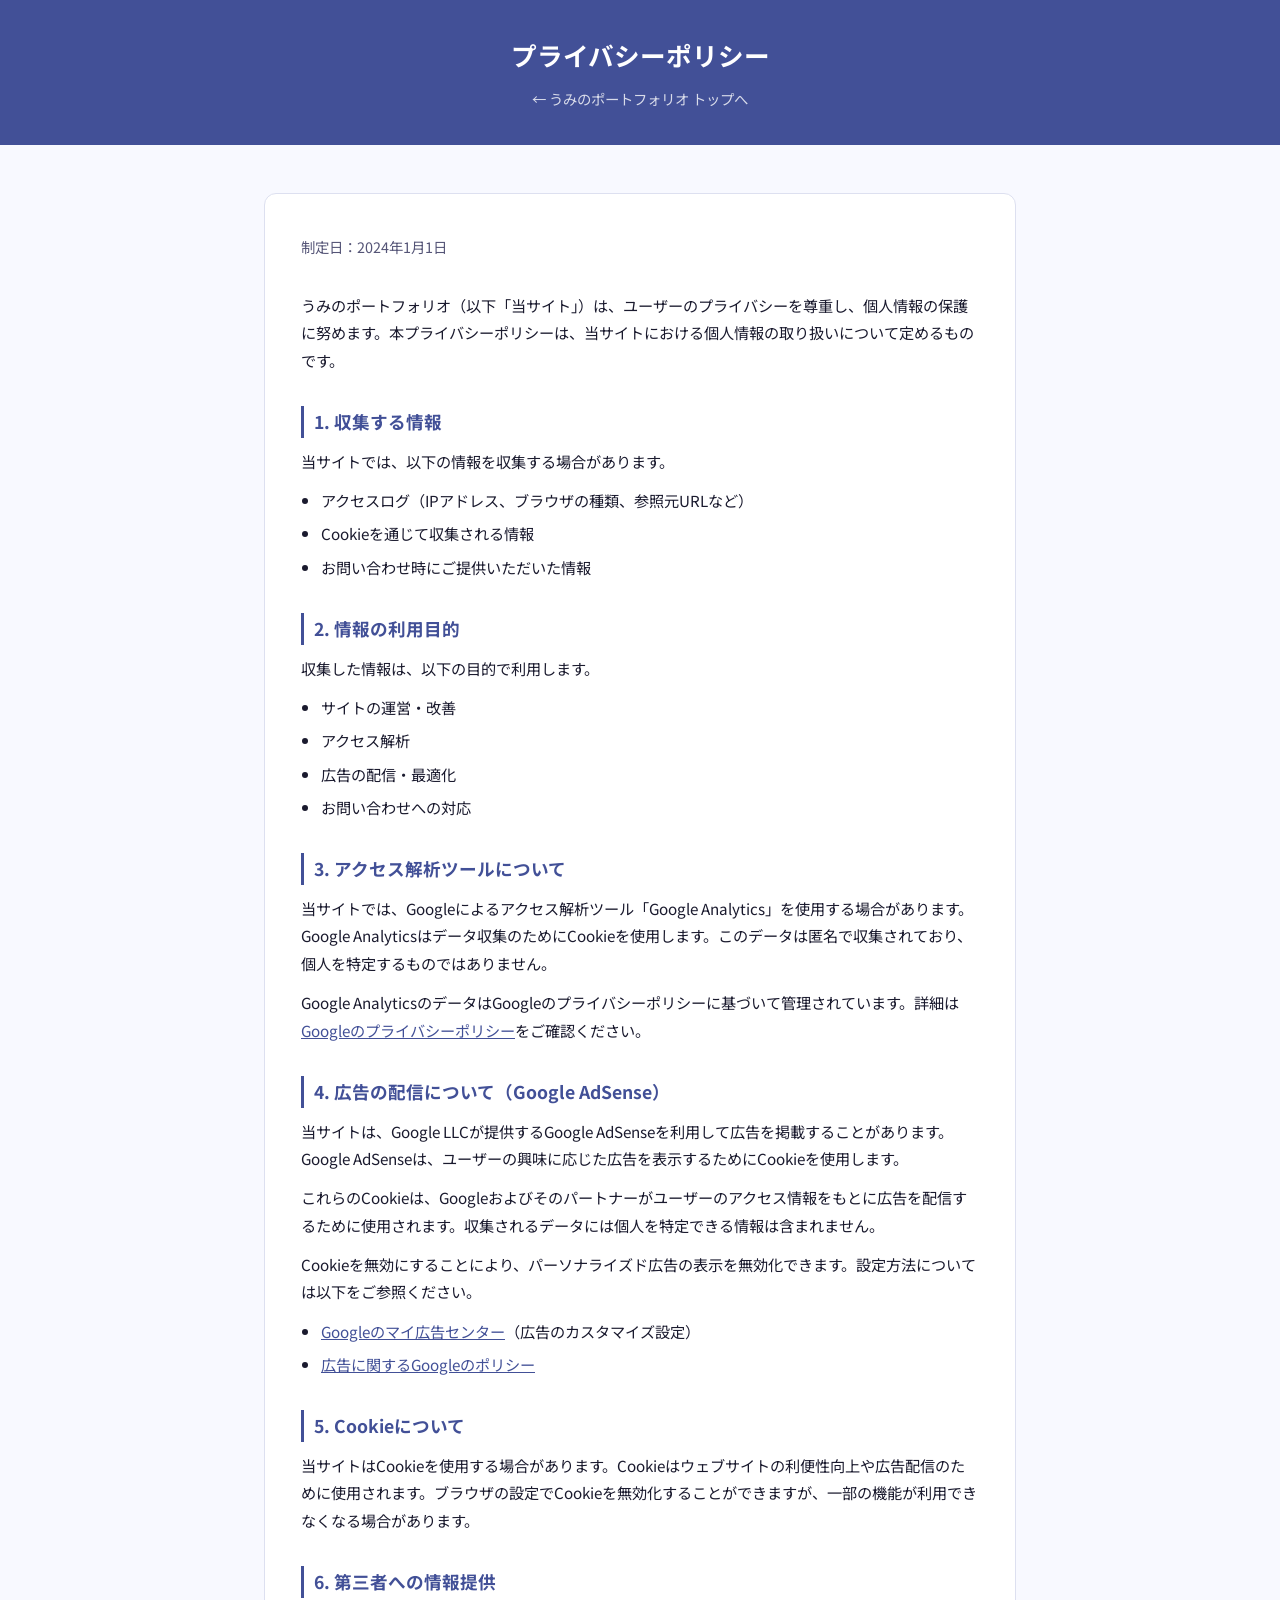
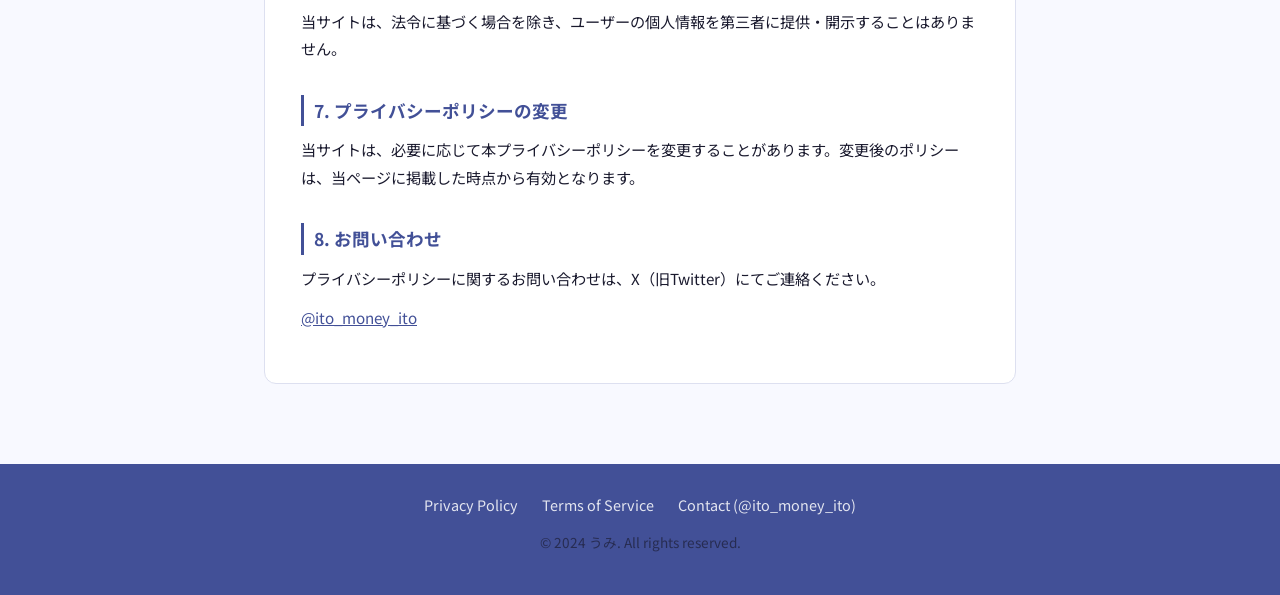
==== privacy.html @ 5ae19934 "Add portfolio site with index, privacy policy, and terms of service - index.html: hero section (name" ====
<!DOCTYPE html>
<html lang="ja">
<head>
  <meta charset="UTF-8">
  <meta name="viewport" content="width=device-width, initial-scale=1.0">
  <title>プライバシーポリシー｜うみのポートフォリオ</title>
  <link rel="preconnect" href="https://fonts.googleapis.com">
  <link rel="preconnect" href="https://fonts.gstatic.com" crossorigin>
  <link href="https://fonts.googleapis.com/css2?family=Noto+Sans+JP:wght@400;500;700&display=swap" rel="stylesheet">
  <style>
    :root {
      --primary: #425097;
      --primary-dark: #303a73;
      --text: #1a1a2e;
      --text-secondary: #555577;
      --bg: #f8f9ff;
      --bg-card: #ffffff;
      --border: #dde0f0;
    }

    * {
      box-sizing: border-box;
      margin: 0;
      padding: 0;
    }

    body {
      font-family: 'Noto Sans JP', 'Hiragino Sans', 'Meiryo', sans-serif;
      background: var(--bg);
      color: var(--text);
      line-height: 1.8;
    }

    header {
      background: var(--primary);
      color: #fff;
      padding: 32px 24px;
      text-align: center;
    }

    header h1 {
      font-size: 1.6rem;
      font-weight: 700;
    }

    header a {
      color: rgba(255,255,255,0.8);
      text-decoration: none;
      font-size: 0.9rem;
      display: inline-block;
      margin-top: 8px;
    }

    header a:hover {
      color: #fff;
    }

    main {
      max-width: 800px;
      margin: 0 auto;
      padding: 48px 24px 80px;
    }

    .card {
      background: var(--bg-card);
      border: 1px solid var(--border);
      border-radius: 12px;
      padding: 40px 36px;
    }

    .updated {
      font-size: 0.9rem;
      color: var(--text-secondary);
      margin-bottom: 32px;
    }

    h2 {
      font-size: 1.1rem;
      font-weight: 700;
      color: var(--primary);
      margin-top: 32px;
      margin-bottom: 10px;
      padding-left: 10px;
      border-left: 3px solid var(--primary);
    }

    p {
      font-size: 0.95rem;
      color: var(--text);
      margin-bottom: 12px;
    }

    ul {
      margin: 8px 0 12px 20px;
      font-size: 0.95rem;
    }

    ul li {
      margin-bottom: 6px;
    }

    a {
      color: var(--primary);
    }

    footer {
      background: var(--primary);
      color: rgba(255,255,255,0.85);
      text-align: center;
      padding: 28px 24px;
    }

    .footer-links {
      display: flex;
      justify-content: center;
      gap: 24px;
      flex-wrap: wrap;
      margin-bottom: 12px;
    }

    .footer-links a {
      color: rgba(255,255,255,0.85);
      text-decoration: none;
      font-size: 0.9rem;
    }

    .footer-links a:hover {
      color: #fff;
    }

    .footer-copy {
      font-size: 0.85rem;
      opacity: 0.65;
    }

    @media (max-width: 768px) {
      .card {
        padding: 28px 20px;
      }
    }
  </style>
</head>
<body>

  <header>
    <h1>プライバシーポリシー</h1>
    <a href="./">← うみのポートフォリオ トップへ</a>
  </header>

  <main>
    <div class="card">
      <p class="updated">制定日：2024年1月1日</p>

      <p>うみのポートフォリオ（以下「当サイト」）は、ユーザーのプライバシーを尊重し、個人情報の保護に努めます。本プライバシーポリシーは、当サイトにおける個人情報の取り扱いについて定めるものです。</p>

      <h2>1. 収集する情報</h2>
      <p>当サイトでは、以下の情報を収集する場合があります。</p>
      <ul>
        <li>アクセスログ（IPアドレス、ブラウザの種類、参照元URLなど）</li>
        <li>Cookieを通じて収集される情報</li>
        <li>お問い合わせ時にご提供いただいた情報</li>
      </ul>

      <h2>2. 情報の利用目的</h2>
      <p>収集した情報は、以下の目的で利用します。</p>
      <ul>
        <li>サイトの運営・改善</li>
        <li>アクセス解析</li>
        <li>広告の配信・最適化</li>
        <li>お問い合わせへの対応</li>
      </ul>

      <h2>3. アクセス解析ツールについて</h2>
      <p>当サイトでは、Googleによるアクセス解析ツール「Google Analytics」を使用する場合があります。Google Analyticsはデータ収集のためにCookieを使用します。このデータは匿名で収集されており、個人を特定するものではありません。</p>
      <p>Google AnalyticsのデータはGoogleのプライバシーポリシーに基づいて管理されています。詳細は<a href="https://policies.google.com/privacy" target="_blank" rel="noopener noreferrer">Googleのプライバシーポリシー</a>をご確認ください。</p>

      <h2>4. 広告の配信について（Google AdSense）</h2>
      <p>当サイトは、Google LLCが提供するGoogle AdSenseを利用して広告を掲載することがあります。Google AdSenseは、ユーザーの興味に応じた広告を表示するためにCookieを使用します。</p>
      <p>これらのCookieは、Googleおよびそのパートナーがユーザーのアクセス情報をもとに広告を配信するために使用されます。収集されるデータには個人を特定できる情報は含まれません。</p>
      <p>Cookieを無効にすることにより、パーソナライズド広告の表示を無効化できます。設定方法については以下をご参照ください。</p>
      <ul>
        <li><a href="https://myadcenter.google.com/" target="_blank" rel="noopener noreferrer">Googleのマイ広告センター</a>（広告のカスタマイズ設定）</li>
        <li><a href="https://policies.google.com/technologies/ads" target="_blank" rel="noopener noreferrer">広告に関するGoogleのポリシー</a></li>
      </ul>

      <h2>5. Cookieについて</h2>
      <p>当サイトはCookieを使用する場合があります。Cookieはウェブサイトの利便性向上や広告配信のために使用されます。ブラウザの設定でCookieを無効化することができますが、一部の機能が利用できなくなる場合があります。</p>

      <h2>6. 第三者への情報提供</h2>
      <p>当サイトは、法令に基づく場合を除き、ユーザーの個人情報を第三者に提供・開示することはありません。</p>

      <h2>7. プライバシーポリシーの変更</h2>
      <p>当サイトは、必要に応じて本プライバシーポリシーを変更することがあります。変更後のポリシーは、当ページに掲載した時点から有効となります。</p>

      <h2>8. お問い合わせ</h2>
      <p>プライバシーポリシーに関するお問い合わせは、X（旧Twitter）にてご連絡ください。</p>
      <p><a href="https://x.com/ito_money_ito" target="_blank" rel="noopener noreferrer">@ito_money_ito</a></p>
    </div>
  </main>

  <footer>
    <nav class="footer-links">
      <a href="./privacy.html">Privacy Policy</a>
      <a href="./terms.html">Terms of Service</a>
      <a href="https://x.com/ito_money_ito" target="_blank" rel="noopener noreferrer">Contact (@ito_money_ito)</a>
    </nav>
    <p class="footer-copy">&copy; 2024 うみ. All rights reserved.</p>
  </footer>

</body>
</html>
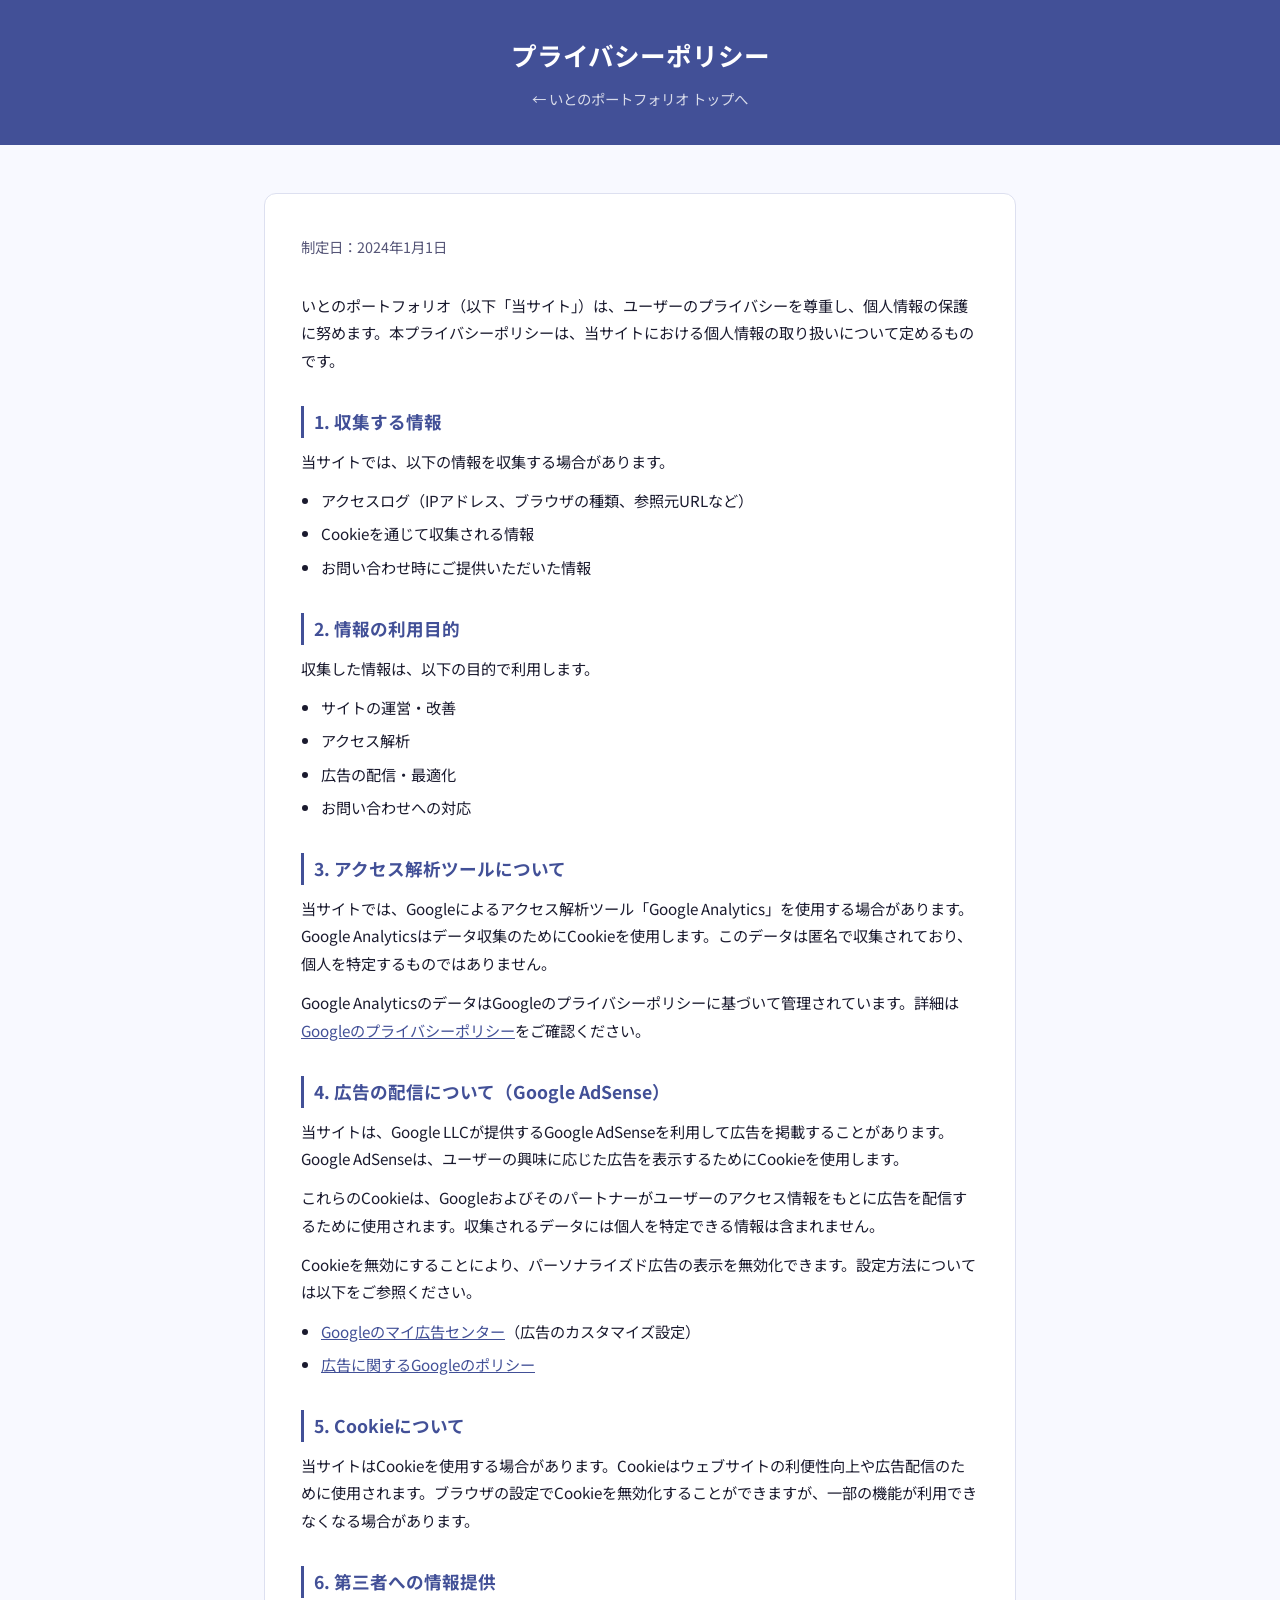
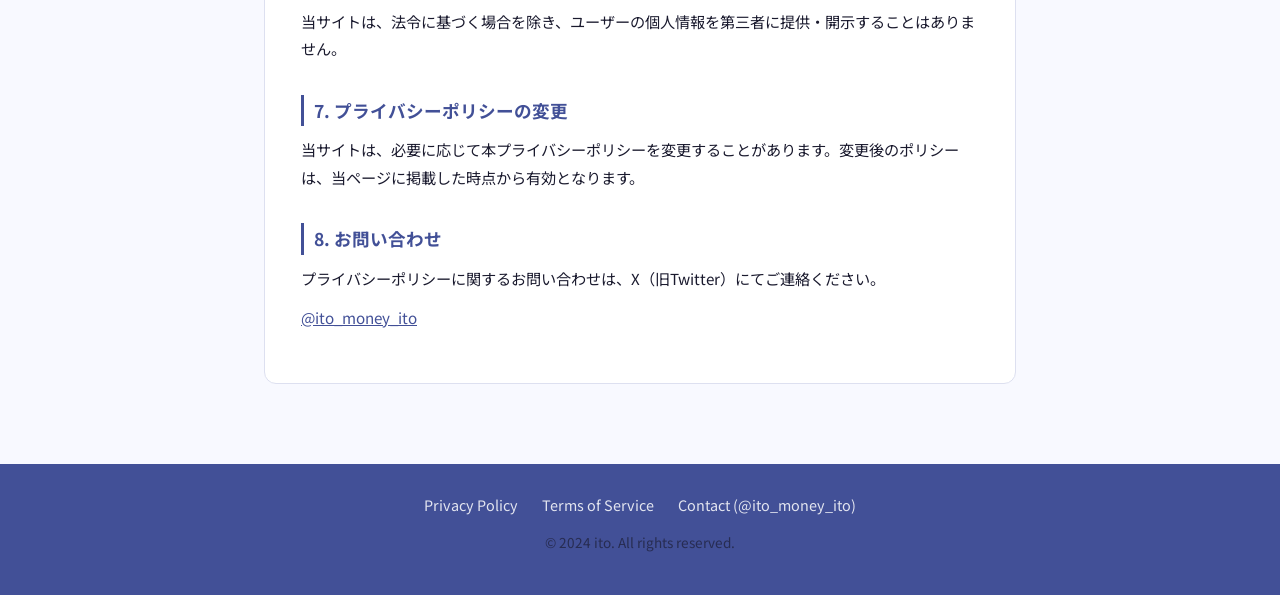
==== commit 5228edab: "Update privacy policy references from 'うみ' to 'いと'" ====
--- a/privacy.html
+++ b/privacy.html
@@ -3,7 +3,7 @@
 <head>
   <meta charset="UTF-8">
   <meta name="viewport" content="width=device-width, initial-scale=1.0">
-  <title>プライバシーポリシー｜うみのポートフォリオ</title>
+  <title>プライバシーポリシー｜いとのポートフォリオ</title>
   <link rel="preconnect" href="https://fonts.googleapis.com">
   <link rel="preconnect" href="https://fonts.gstatic.com" crossorigin>
   <link href="https://fonts.googleapis.com/css2?family=Noto+Sans+JP:wght@400;500;700&display=swap" rel="stylesheet">
@@ -144,14 +144,14 @@
 
   <header>
     <h1>プライバシーポリシー</h1>
-    <a href="./">← うみのポートフォリオ トップへ</a>
+    <a href="./">← いとのポートフォリオ トップへ</a>
   </header>
 
   <main>
     <div class="card">
       <p class="updated">制定日：2024年1月1日</p>
 
-      <p>うみのポートフォリオ（以下「当サイト」）は、ユーザーのプライバシーを尊重し、個人情報の保護に努めます。本プライバシーポリシーは、当サイトにおける個人情報の取り扱いについて定めるものです。</p>
+      <p>いとのポートフォリオ（以下「当サイト」）は、ユーザーのプライバシーを尊重し、個人情報の保護に努めます。本プライバシーポリシーは、当サイトにおける個人情報の取り扱いについて定めるものです。</p>
 
       <h2>1. 収集する情報</h2>
       <p>当サイトでは、以下の情報を収集する場合があります。</p>
@@ -204,7 +204,7 @@
       <a href="./terms.html">Terms of Service</a>
       <a href="https://x.com/ito_money_ito" target="_blank" rel="noopener noreferrer">Contact (@ito_money_ito)</a>
     </nav>
-    <p class="footer-copy">&copy; 2024 うみ. All rights reserved.</p>
+    <p class="footer-copy">&copy; 2024 ito. All rights reserved.</p>
   </footer>
 
 </body>
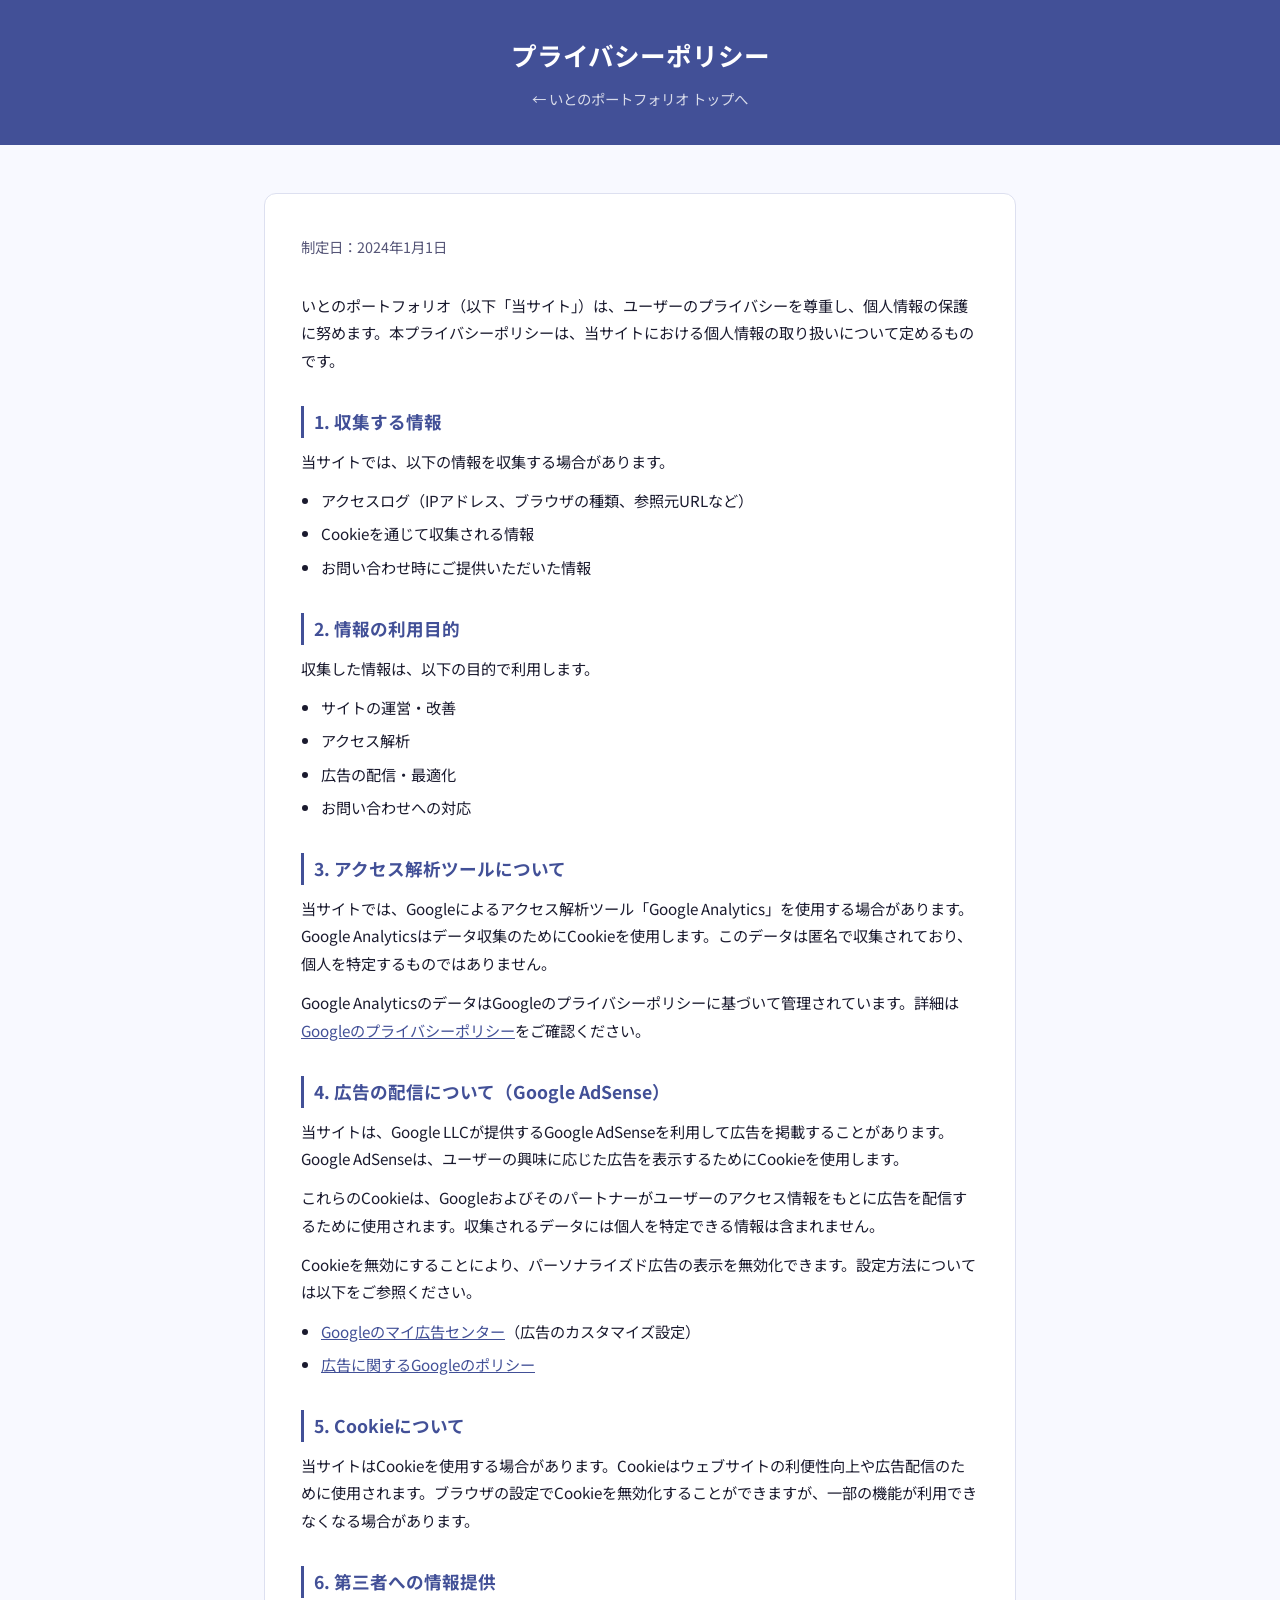
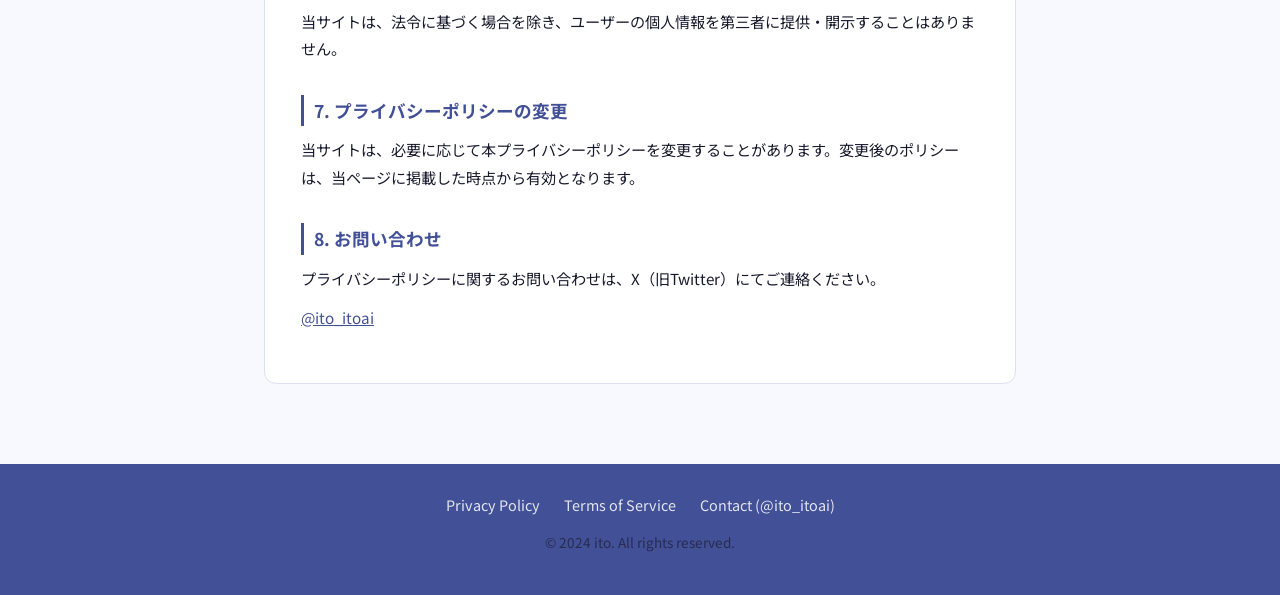
==== commit 8e799ca6: "Update contact links in privacy.html" ====
--- a/privacy.html
+++ b/privacy.html
@@ -194,7 +194,7 @@
 
       <h2>8. お問い合わせ</h2>
       <p>プライバシーポリシーに関するお問い合わせは、X（旧Twitter）にてご連絡ください。</p>
-      <p><a href="https://x.com/ito_money_ito" target="_blank" rel="noopener noreferrer">@ito_money_ito</a></p>
+      <p><a href="https://x.com/ito_itoai" target="_blank" rel="noopener noreferrer">@ito_itoai</a></p>
     </div>
   </main>
 
@@ -202,7 +202,7 @@
     <nav class="footer-links">
       <a href="./privacy.html">Privacy Policy</a>
       <a href="./terms.html">Terms of Service</a>
-      <a href="https://x.com/ito_money_ito" target="_blank" rel="noopener noreferrer">Contact (@ito_money_ito)</a>
+      <a href="https://x.com/ito_itoai" target="_blank" rel="noopener noreferrer">Contact (@ito_itoai)</a>
     </nav>
     <p class="footer-copy">&copy; 2024 ito. All rights reserved.</p>
   </footer>
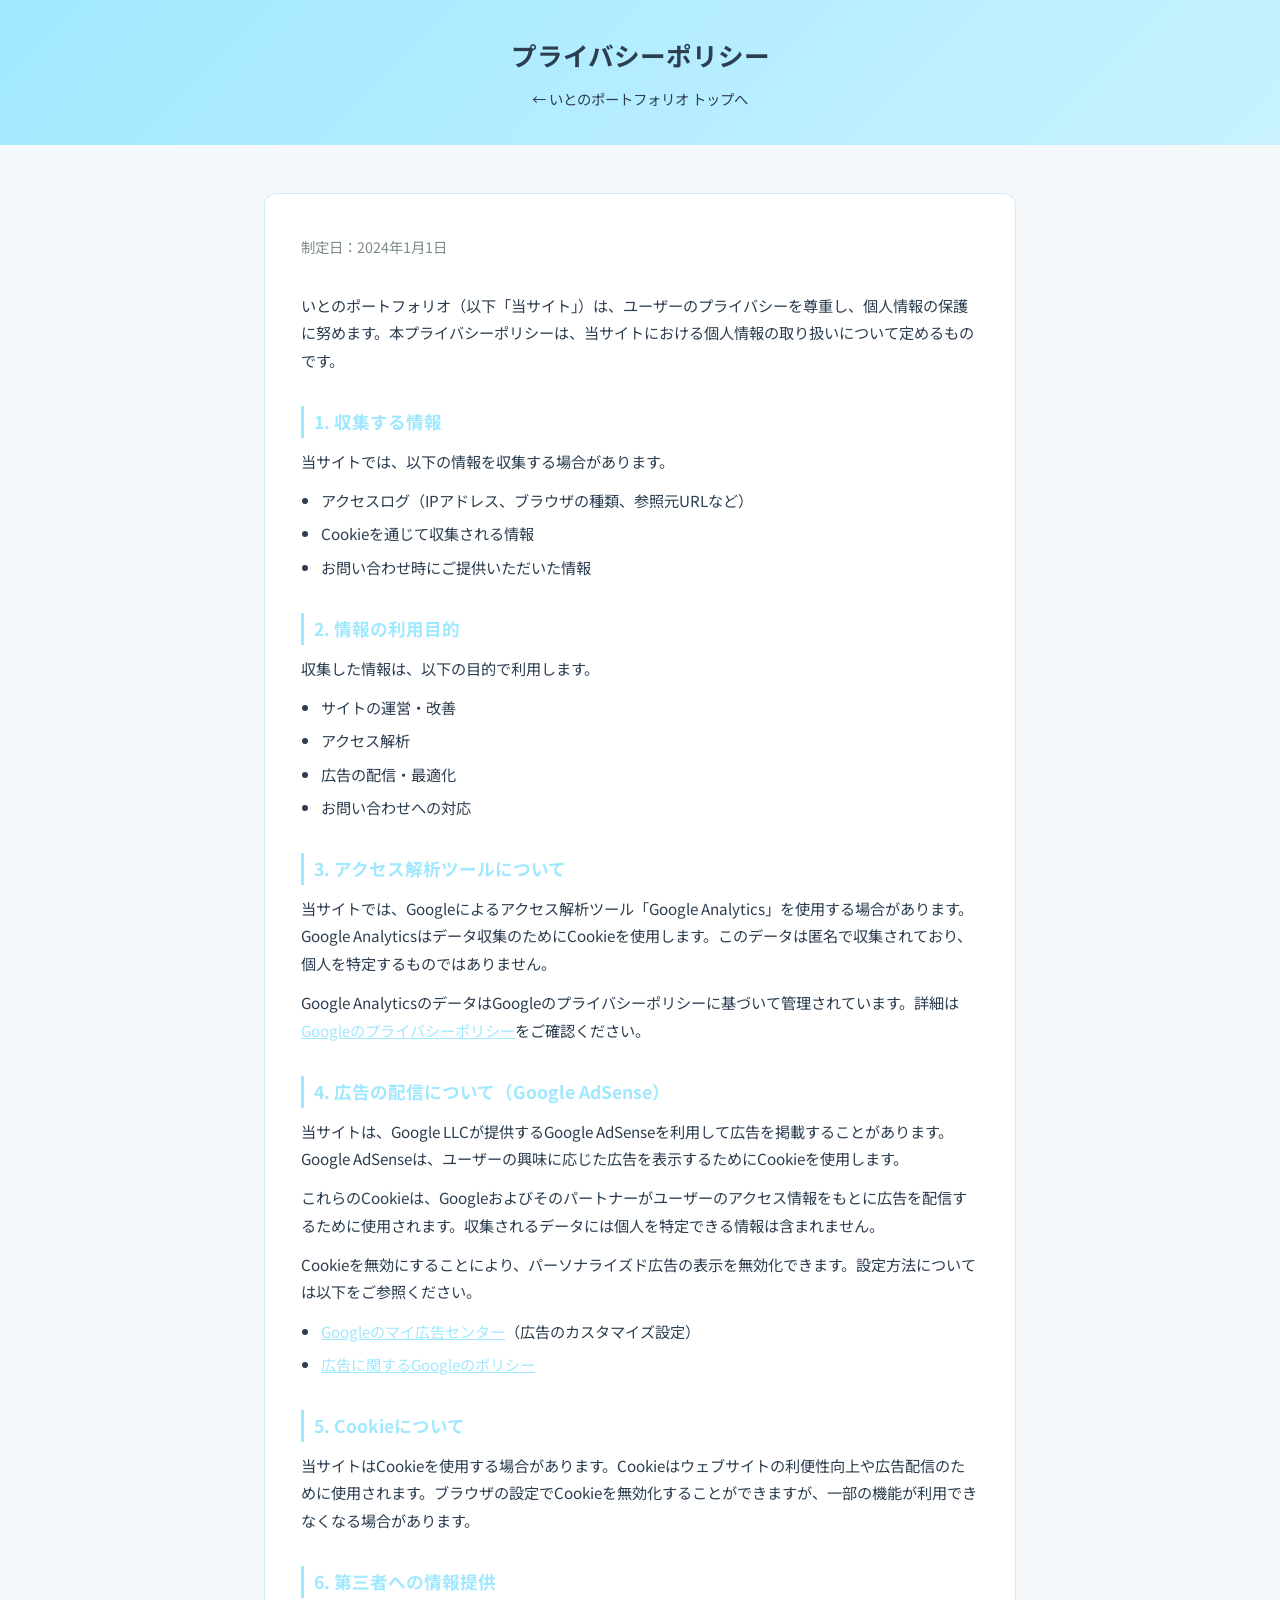
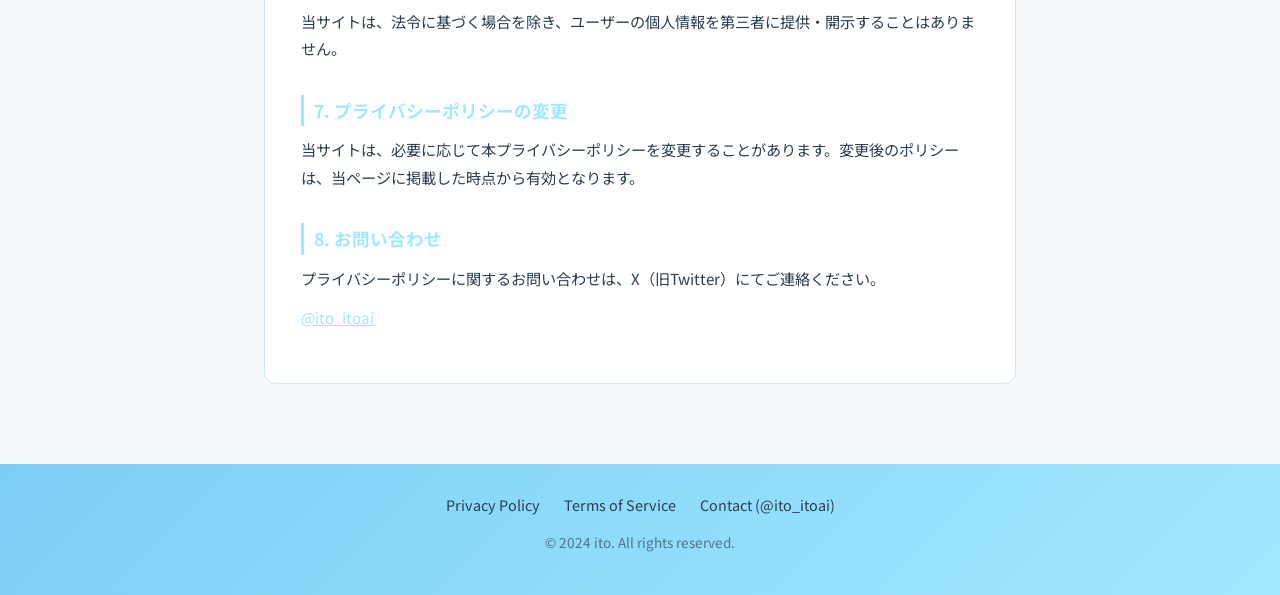
==== commit ab689a87: "Update Privacy Policy and Terms of Service color palette to match main site https://claude.ai/code/s" ====
--- a/privacy.html
+++ b/privacy.html
@@ -9,13 +9,13 @@
   <link href="https://fonts.googleapis.com/css2?family=Noto+Sans+JP:wght@400;500;700&display=swap" rel="stylesheet">
   <style>
     :root {
-      --primary: #425097;
-      --primary-dark: #303a73;
-      --text: #1a1a2e;
-      --text-secondary: #555577;
-      --bg: #f8f9ff;
+      --primary: #a0e8ff;
+      --primary-dark: #64b5f6;
+      --text: #2c3e50;
+      --text-secondary: #7f8c8d;
+      --bg: #f5f9fc;
       --bg-card: #ffffff;
-      --border: #dde0f0;
+      --border: #d0eaf5;
     }
 
     * {
@@ -32,8 +32,8 @@
     }
 
     header {
-      background: var(--primary);
-      color: #fff;
+      background: linear-gradient(135deg, #a0e8ff 0%, #c8f2ff 100%);
+      color: var(--text);
       padding: 32px 24px;
       text-align: center;
     }
@@ -44,7 +44,7 @@
     }
 
     header a {
-      color: rgba(255,255,255,0.8);
+      color: var(--text);
       text-decoration: none;
       font-size: 0.9rem;
       display: inline-block;
@@ -52,7 +52,7 @@
     }
 
     header a:hover {
-      color: #fff;
+      color: #1a252f;
     }
 
     main {
@@ -104,8 +104,8 @@
     }
 
     footer {
-      background: var(--primary);
-      color: rgba(255,255,255,0.85);
+      background: linear-gradient(135deg, #7dcef5 0%, #a0e8ff 100%);
+      color: var(--text);
       text-align: center;
       padding: 28px 24px;
     }
@@ -119,13 +119,13 @@
     }
 
     .footer-links a {
-      color: rgba(255,255,255,0.85);
+      color: var(--text);
       text-decoration: none;
       font-size: 0.9rem;
     }
 
     .footer-links a:hover {
-      color: #fff;
+      color: #1a252f;
     }
 
     .footer-copy {
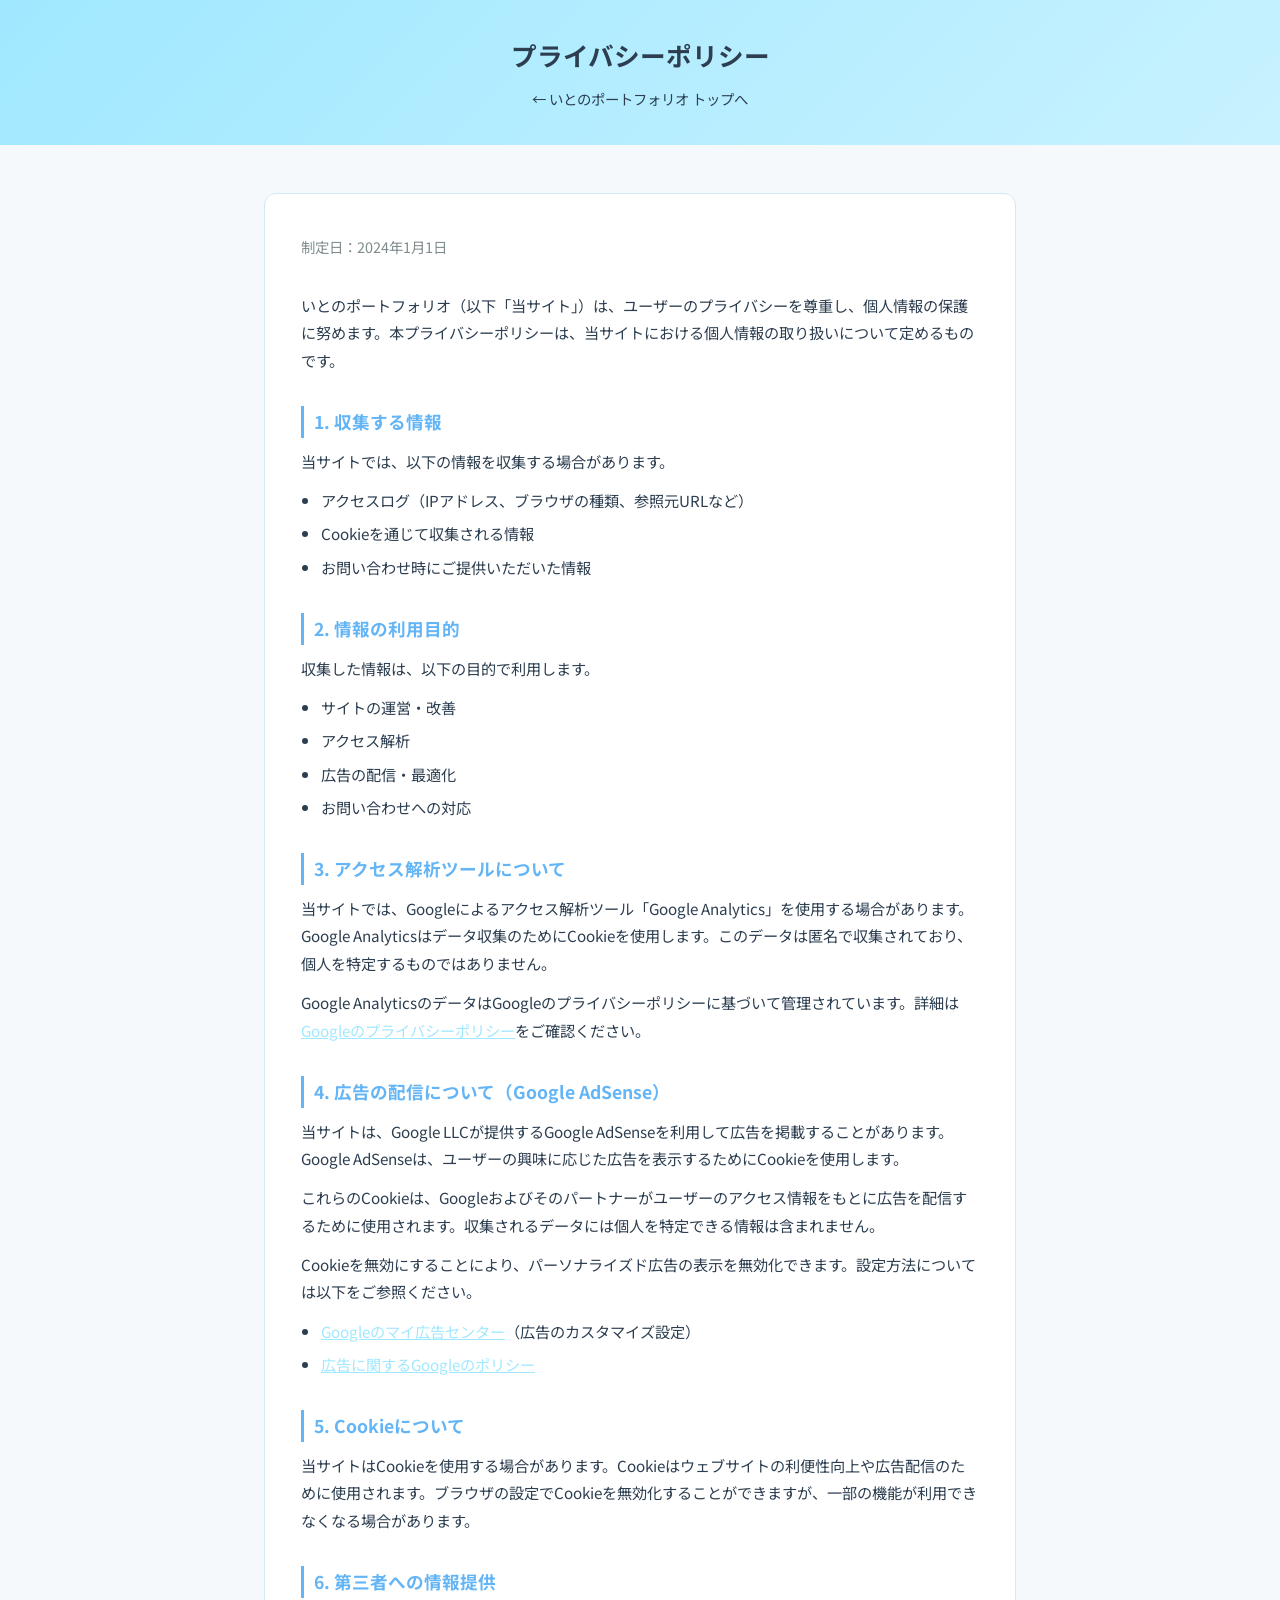
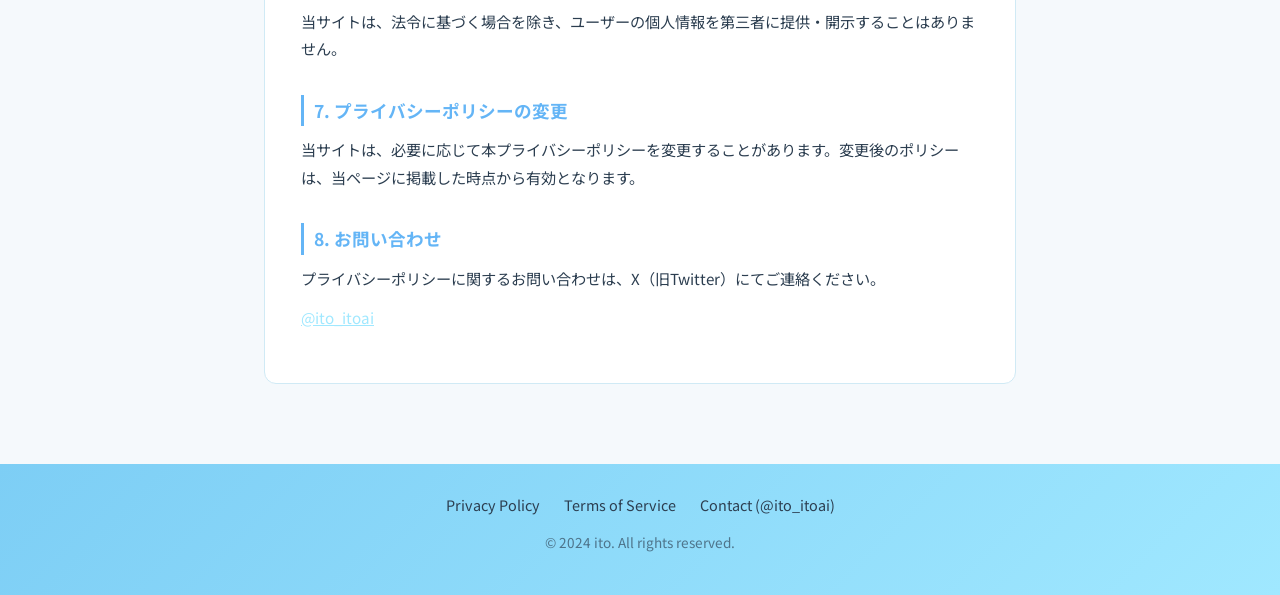
==== commit 3be07884: "Privacy/TermsページのH2色を#64b5f6に、トップページフッター背景色を#a0e8ffに変更 https://claude.ai/code/session_01J1Wuap372WRW" ====
--- a/privacy.html
+++ b/privacy.html
@@ -77,11 +77,11 @@
     h2 {
       font-size: 1.1rem;
       font-weight: 700;
-      color: var(--primary);
+      color: #64b5f6;
       margin-top: 32px;
       margin-bottom: 10px;
       padding-left: 10px;
-      border-left: 3px solid var(--primary);
+      border-left: 3px solid #64b5f6;
     }
 
     p {
